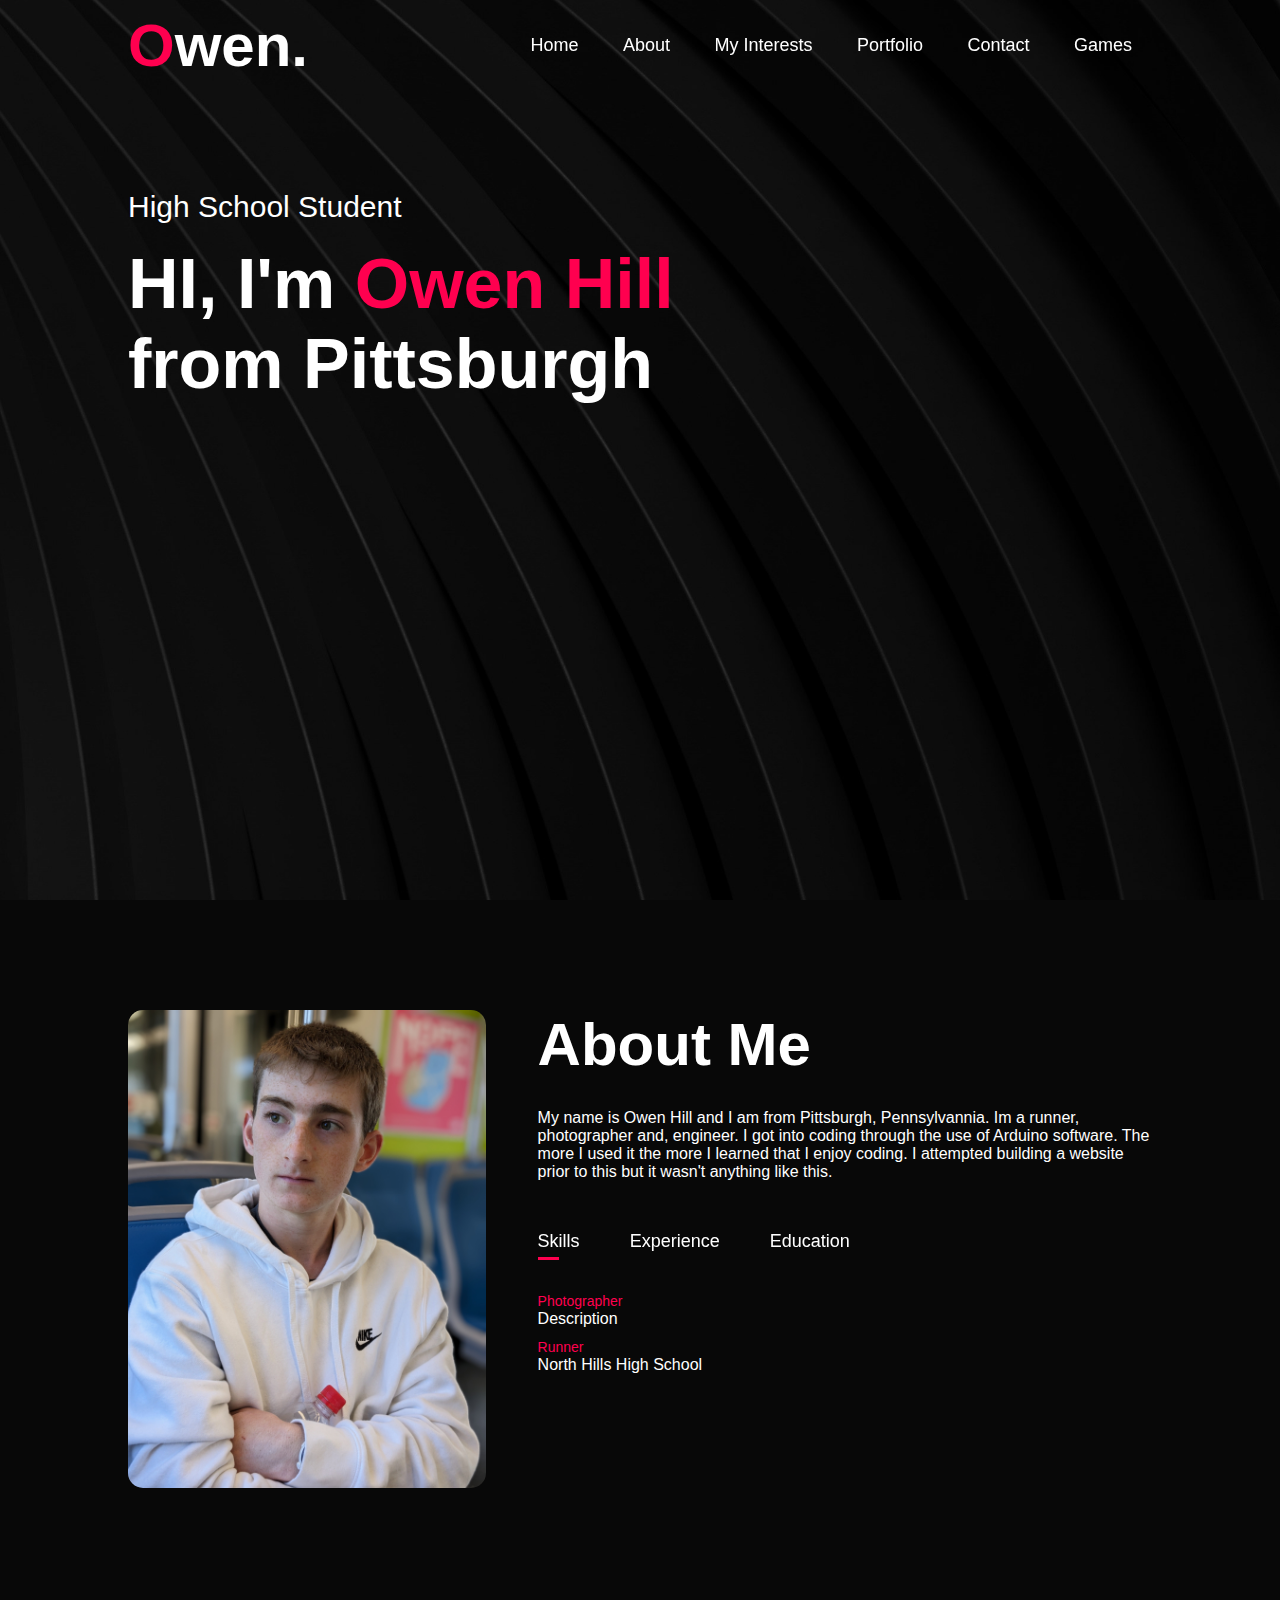
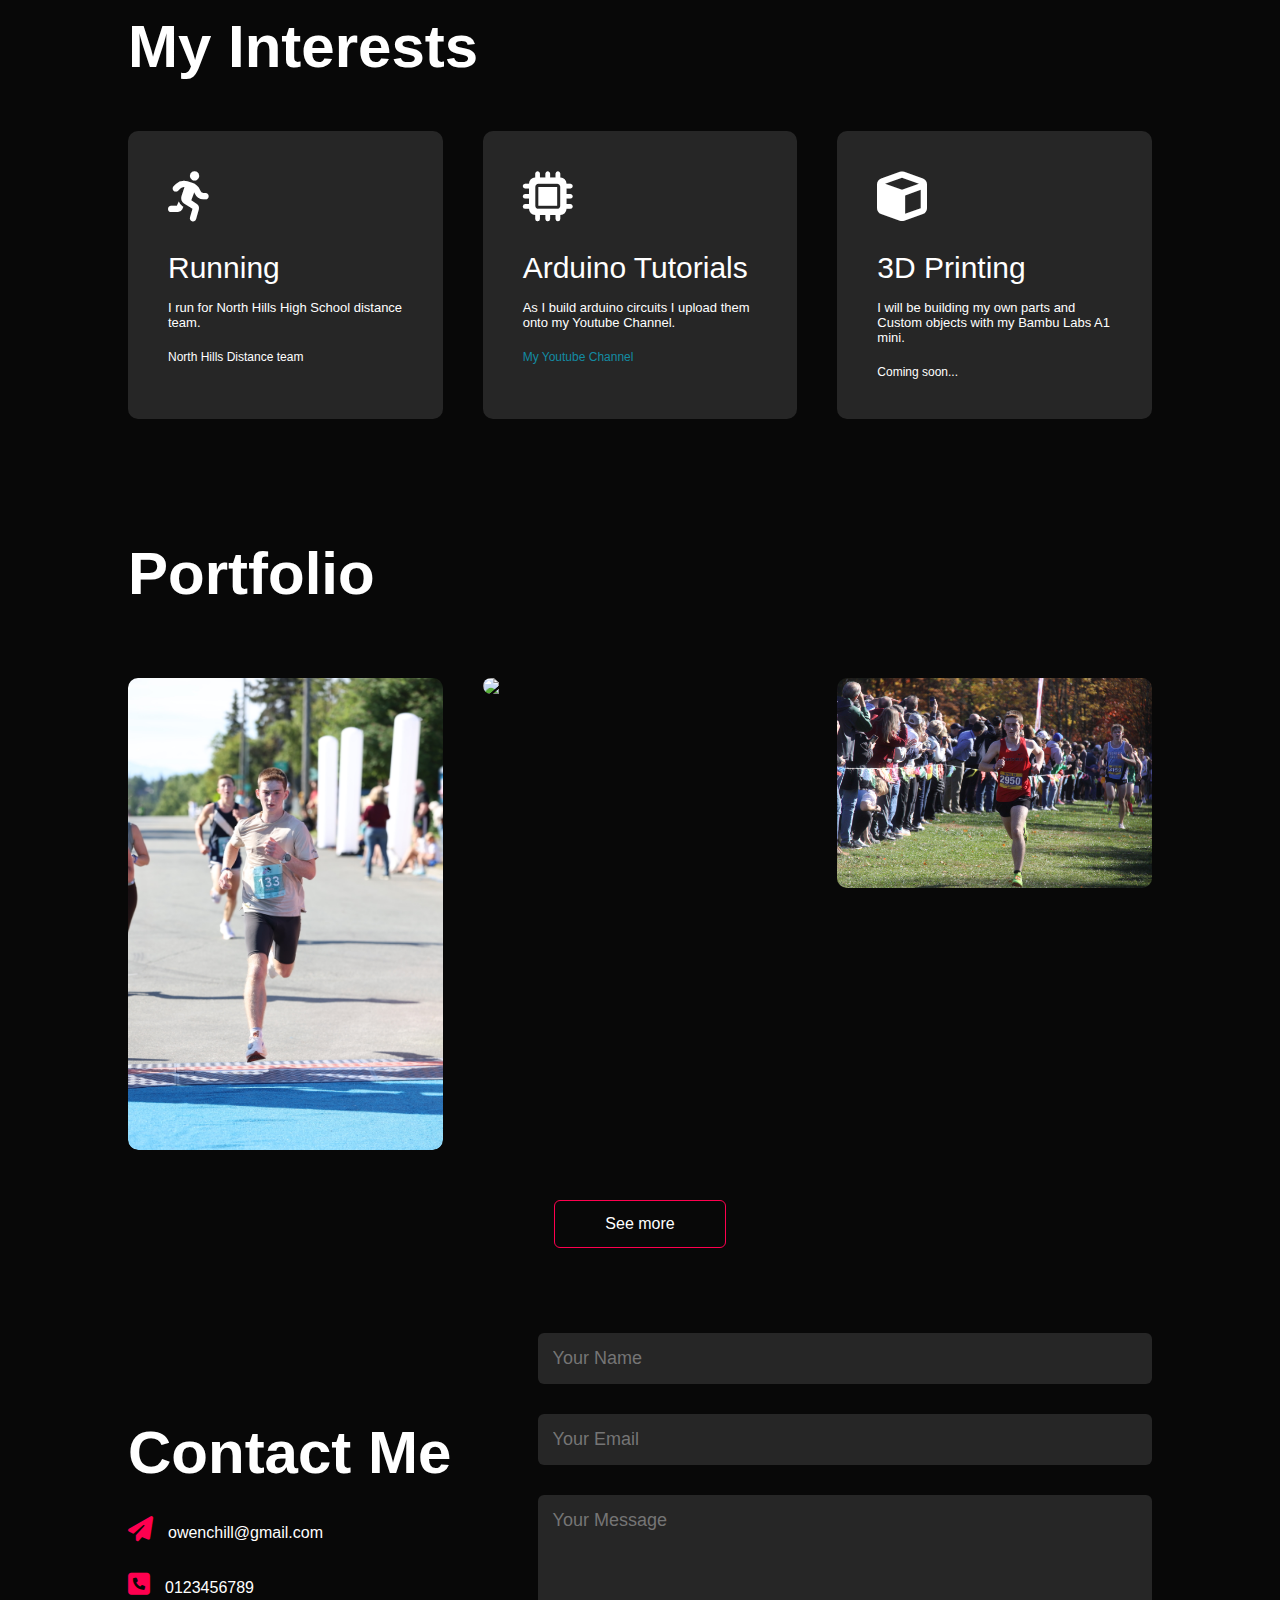
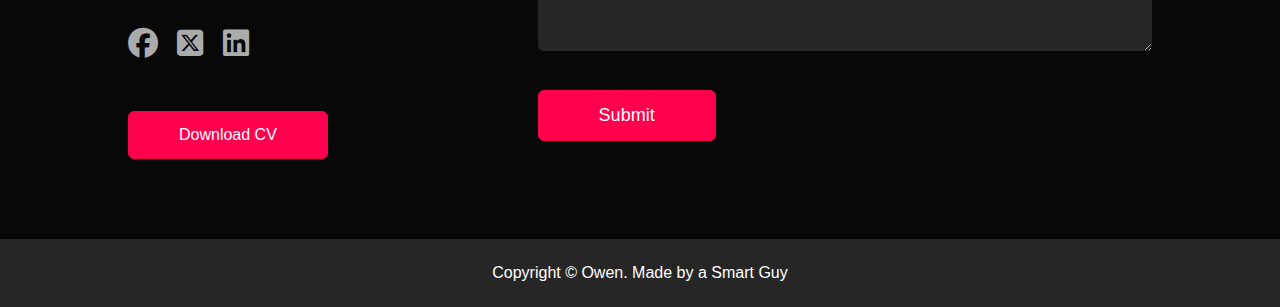
==== index.html @ 21fa149a "Update and rename index.html1.0gamesintegration.html to index.html" ====
<!DOCTYPE html>
<html lang="en">
<head>
  <meta charset="UTF-8">
  <meta http-equiv="X-UA-Compatible" content="IE=edge">
  <meta name="viewport" content="width=device-width, initial-scale=1.0">
  <title>Personal Portfolio Website</title>
  <link rel="stylesheet" href="style.css">
  <link rel="stylesheet" href="https://cdnjs.cloudflare.com/ajax/libs/font-awesome/6.7.1/css/all.min.css" />
</head>
<body>
<div id="header">
     <div class="container">
        <nav>
          <div class="header-text">
            <h1><span>O</span>wen.<br></h1>
        </div>
             
             <ul id="sidemenu">
                <li><a href="#home" style="color: inherit;">Home</a></li>
                <li><a href="#about" style="color: inherit;">About</a></li>
                <li><a href="#My Interests" style="color: inherit;">My Interests</a></li>
                <li><a href="#Portfolio" style="color: inherit;">Portfolio</a></li>
                <li><a href="#contact" style="color: inherit;">Contact</a></li>
                <li><a href="games.html" style="color: inherit;">Games</a></li>
                <i class="fa-solid fa-xmark" onclick="closemenu()"></i>
             </ul>
             
             <i class="fa-solid fa-bars" onclick="openmenu()"></i>
        </nav>
        
        <div class="header-text-student">
            <p>High School Student</p>
            <h2>HI, I'm <span>Owen Hill</span><br> from Pittsburgh</h2>
        </div>
    </div>
</div>
<!------------about me--------->
<div id="about">
  <div class="container">
    <div class="row">
      <div class="about-col-1">
        <img src="images/PXL_20240411_202232226.PORTRAIT.jpg">
      </div>
      <div class="about-col-2">
        <h1 class="sub-title">About Me</h1>
        <p>My name is Owen Hill and I am from Pittsburgh, Pennsylvannia. Im a runner, photographer and, engineer. I got into coding through the use of Arduino software. The more I used it the more I learned that I enjoy coding. I attempted building a website prior to this but it wasn't anything like this.</p>

        <div class="tab-titles">
          <p class="tab-links active-link" onclick="opentab('skills')">Skills</p>
          <p class="tab-links" onclick="opentab('experience')">Experience</p>
          <p class="tab-links" onclick="opentab('education')">Education</p>
        </div>
        <div class="tab-contents active-tab" id="skills">
          <ul>
            <li><span>Photographer</span><br>Description</li>
            <li><span>Runner</span><br>North Hills High School</li>
          
          </ul>
        </div>
        <div class="tab-contents" id="experience">
          <ul>
            <li><span>Summer 2024 </span><br>Biomedical Engineering Internship at University of Pittsburgh</li>
            <li><span>Electrical Wiring</span><br>Experience with wiring circuits (3-way Switches, Outlets, etc...)</li>
           
          </ul>
        </div>
        <div class="tab-contents" id="education">
          <ul>
            <li><span>2021-2025 </span><br>North Hills High School</li>
            <li><span>2025-2029 </span><br>xxCollegexx</li>
          </ul>
        </div>
      </div>
    </div>
  </div>
</div>
<!----------My Interests----------->
<div id="My Interests">
  <div class="container">
    <h1 class="sub-title">My Interests</h1>
    <div class="services-list">
      <div>
        <i class="fa-solid fa-person-running"></i>
        <h2>Running</h2>
        <p>I run for North Hills High School distance team. </p>
        <a href="https://www.northhillstfxc.com/home" target="_blank" >North Hills Distance team</a>
      </div>
      <div>
        <i class="fa-solid fa-microchip"></i>
        <h2>Arduino Tutorials</h2>
        <p>As I build arduino circuits I upload them onto my Youtube Channel.</p>
        <a href="https://www.youtube.com/@IndependentProjects-w1p" target="_blank" style="color: #138ba3;"><b>My Youtube Channel</b></a>
      </div>
      <div>
        <i class="fa-solid fa-cube"></i>
        <h2>3D Printing</h2>
        <p>I will be building my own parts and Custom objects with my Bambu Labs A1 mini.</p>
        <a href="#">Coming soon...</a>
      </div>
    </div>
  </div>
</div>
<!------------portfolio--------->
<div id="Portfolio">
  <div class="container">
    <h1 class="sub-title">Portfolio</h1>
    <div class="work-list">
      <div class="work">
        <img src="images/IMG_3542.jpg">
        <div class="layer">
          <h3>Skinny Raven Half-Marathon(Anchorage)</h3>
          <p>Final Results</p>
          <a href="https://runsignup.com/Race/Results/110531/#resultSetId-474022;perpage:100" target="_blank"><i class="fa-solid fa-arrow-up-right-from-square"></i></a>
        </div>
      </div>
      <div class="work">
        <img src="images/IMG_2207.png">
        <div class="layer">
          <h3>My Photos</h3>
          <p>Photo Album</p>
          <a href="https://share.icloud.com/photos/06fGWTlD38eO0Nfx88FGwrH3A" target="_blank"><i class="fa-solid fa-arrow-up-right-from-square"></i></a>
        </div>
      </div>
      <div class="work">
        <img src="images/image.jpg">
        <div class="layer">
          <h3>Cross-Country Distrct 7 Championships(WPIALS)</h3>
          <p>Final Results</p>
          <a href="https://pa.milesplit.com/meets/629615-piaa-district-7-wpial-championships-2024/results/" target="_blank"><i class="fa-solid fa-arrow-up-right-from-square"></i></a>
        </div>
      </div>
    </div>
    <a href="#" class="btn">See more</a>
  </div>
</div>
<!------------contact--------->
<div id="contact">
  <div class="container">
    <div class="row">
      <div class="contact-left">
        <h1 class="sub-title">Contact Me</h1>
        <p><i class="fa-solid fa-paper-plane"></i>owenchill@gmail.com</p>
        <p><i class="fa-solid fa-square-phone"></i>0123456789</p>
        <div class="social-icons">
          <a href="https://facebook.com/" target="_blank"><i class="fa-brands fa-facebook"></i></a>
          <a href="https://twitter.com/" target="_blank"><i class="fa-brands fa-square-x-twitter"></i></a>
          <a href="https://www.linkedin.com/feed/?trk=404_page" target="_blank"><i class="fa-brands fa-linkedin"></i></a>
        </div>
        <a href="images/Download.jpg" target="_blank" download class="btn btn2">Download CV</a>
      </div>
      <div class="contact-right">
        <form name="submit-to-google-sheet">
          <input type="text" name="Name" placeholder="Your Name" required> 
          <input type="email" name="Email" placeholder="Your Email" required>
          <textarea name="Message" rows="6" placeholder="Your Message"></textarea>
          <button type="submit" class="btn btn2">Submit</button>
         </form>
         <span id="msg"></span>
      </div>
    </div>
  </div>
  <div class="copyright">
    <p>Copyright &copy; Owen. Made by a Smart Guy</p>
  </div>
</div>


<script>

  var tablinks = document.getElementsByClassName("tab-links");
  var tabcontents = document.getElementsByClassName("tab-contents");

  function opentab(tabname){
    for(tablink of tablinks){
      tablink.classList.remove("active-link");
    }
    for(tabcontent of tabcontents){
      tabcontent.classList.remove("active-tab");
    }
    event.currentTarget.classList.add("active-link");
    document.getElementById(tabname).classList.add("active-tab");
  }
</script>

<script>

    var sidemenu = document.getElementById("sidemenu");

  function openmenu(){
      sidemenu.style.right = "0";
  }
  function closemenu(){
      sidemenu.style.right = "-200px";
  }

</script>
<script>
  const scriptURL = 'https://script.google.com/macros/s/AKfycbz8-KtfxdfeDPT_oI7k5Szcwptmr_98Z_ogReYf10eA-BUhu6PDM8-Zzy3Rs8jJUNo/exec'
  const form = document.forms['submit-to-google-sheet']
  const msg = document.getElementById("msg")

  form.addEventListener('submit', e => {
    e.preventDefault()
    fetch(scriptURL, { method: 'POST', body: new FormData(form)})
      .then(response => {
        msg.innerHTML = "Message Sent Succesfully"
        setTimeout(function(){
          msg.innerHTML = ""
        },2000)
        form.reset()
      })
      .catch(error => console.error('Error!', error.message))
  })
</script>


</body>
</html>
---- style.css ----
* {
    margin: 0;
    padding: 0;
    font-family: 'Poppins', sans-serif;
    box-sizing: border-box;
 }

html{
  scroll-behavior: smooth;
}

body {
    background: #080808;
    color: #fff;
 }
 #header{
    width: 100%;
    height: 100vh;
    background-image: url(images/cool_background_texture.jpg);
    background-size: cover;
    background-position: center;
 }

 .container{
    padding: 10px 10%;
 }

 nav{
    position: sticky; 
    top: 0px;
    display:flex;
    align-items: center;
    justify-content: space-between;
    flex-wrap: wrap;
 }

 .logo{
    width: 140px;
 }

 nav ul li{
    display: inline-block;
    list-style: none;
    margin: 10px 20px;
 }

 nav ul li a{
    color: #fff;
    text-decoration: none;
    font-size: 18px;
    position: relative;
 }
 nav ul li a::after{
    content:"";
    width: 0%;
    height: 3px;
    background: #ff004f;
    position: absolute;
    left: 0;
    bottom: -6px;
    transition: 0.5s;
 }

 nav ul li a:hover::after{
    width: 100%;

 }

 .header-text{
    margin-top: 0%;
    font-size: 30px;
 }

 .header-text-student{
    margin-top: 40%;
    font-size: 20px;
 }

 .header-text h1{
    font-size: 60px;
    margin-top: 1px;
 }

 .header-text-student p{
  font-size: 30px;
  margin-top: -300px;
  font-family: sans-serif;
}

 .header-text-student h2{
  font-size: 70px;
  margin-top: 20px;
}

.header-text h1 span {
  color: #ff004f;
}

.header-text-student h2 span {
   color: #ff004f;
 }

 img {
   width: 300px;
   height: auto; /* Automatically adjusts the height */
 }

 -------------------about--------------

 #about {
   padding: 80px o;
   color: #ababab;
  
 }

 .row{
   display: flex ;
   justify-content: space-between;
   flex-wrap: wrap;
 }

 .about-col-1{
   flex-basis: 35%;
 }

 .about-col-1 img{
   width: 100%;
   border-radius: 15px;
   margin-top: 100px;
 }

 .about-col-2{
   flex-basis: 60%;
 }

 .about-col-2 p{
  margin-top: 30px;
 }

 .sub-title{
   font-family:sans-serif;
   font-size: 60px;
   font-weight: 600;
   color:#fff;
 }

 .tab-titles{
   font-family: sans-serif;
   display:flex;
   margin: 20px 0 40px;
 }

 .tab-links{
   margin-right: 50px;
   font-size: 18px;
   font-weight: 500;
   cursor: pointer;
   position: relative;
 }

 .tab-links::after{
   content: "";
   width: 0;
   height: 3px;
   background: #ff004f;
   position: absolute;
   left: 0;
   bottom: -8px;
   transition: 0.5s;
 }

 .tab-links.active-link::after{
   width: 50%;

 }
 .tab-contents ul li {
  list-style: none; 
  margin: 10px 0;
 }
 .tab-contents ul li span{
   color: #ff004f;
   font-size: 14px;
 }

 .tab-contents{
   display: none;
 }

 .tab-contents.active-tab{
  display: block; 

 }

 -------------------My Interests--------------

 #services{
  padding: 30px 0;
 }

 .sub-title{
  margin-top: 100px;
 }

 .services-list div i h2 p a{
  margin-top: 50px;
 }

 .services-list{
  display: grid;
  grid-template-columns: repeat(auto-fit, minmax(250px, 1fr));
  grid-gap: 40px;
  margin-top: 50px;
 }
 .services-list div{
  background: #262626;
  padding: 40px;
  font-size: 13px;
  font-weight: 300;
  border-radius: 10px;
  transition: background 0.5s, transform 0.5s;
 }

 .services-list div i{
  font-size: 50px;
  margin-bottom: 30px;

 }

 .services-list div h2{
  font-size: 30px;
  font-weight: 500;
  margin-bottom: 15px;
 }

 .services-list div a{
  text-decoration: none;
  color: #fff;
  font-size: 12px;
  margin-top: 20px;
  display: inline-block;
 }

 .services-list div:hover{
  background: #ff004f;
  transform: translateY(-10px);
 }

 -------------------Portfolio--------------

 #portfolio{
  padding: 50px 0;
 }

 .sub-title{
  margin-top: 100px;
 }

 .work-list{
  display: grid;
  grid-template-columns: repeat(auto-fit, minmax(250px, 1fr));
  grid-gap: 40px;
  margin-top: 50px;
 }

 .work{
  border-radius: 10px;
  position: relative;
  overflow: hidden;
 }

 .work img{
  width: 100%;
  border-radius: 10px;
  display: block;
  transition: transform 0.5s;
  margin-top: 20px;
 }

 .layer{
  width: 100%;
  height: 0;
  background: linear-gradient(rgba(0,0,0,0.6), #ff004f);
  border-radius: 10px;
  position: absolute;
  left: 0;
  bottom: 0;
  overflow: hidden;
  display: flex;
  align-items: center;
  justify-content: center;
  flex-direction: column;
  padding: 0 40px;
  text-align: center;
  font-size: 14px;
  transition: height 0.5s;
 }

 .layer h3{
  font-weight: 500;
  margin-bottom: 20px;
 }

 .layer a{
  margin-top: 20px;
  color: #ff004f;
  text-decoration: none;
  font-size: 18px;
  line-height: 60px;
  background: #fff;
  width: 60px;
  height: 60px;
  border-radius: 50%;
  text-align: center;
 }

 .work:hover img{
  transform: scale(1.1);
 }

 .work:hover .layer{
  height: 100%;
 }

 .btn{
  display: block;
  margin: 50px auto;
  width: fit-content;
  border: 1px solid #ff004f;
  padding: 14px 50px;
  border-radius: 6px;
  text-decoration: none;
  color: #fff;
  transition: background 0.5s;
 }

 .btn:hover{
  background: #ff004f;
 }

 -------------------contact--------------

.contact-left{
  flex-basis: 35%;
}

.contact-right{
  flex-basis: 60%;
}

.contact-left p{
  margin-top: 30px;
}

.contact-left p i{
  color: #ff004f;
  margin-right: 15px;
  font-size: 25px;
}

.social-icons{
  margin-top: 30px;
}

.social-icons a{
  text-decoration: none;
  font-size: 30px;
  margin-right: 15px;
  color: #ababab;
  display: inline-block;
  transition: transform 0.5s;
}

.social-icons a:hover{
  color: #ff004f;
  transform: translateY(-5px);

}

.btn.btn2{
  display: inline-block;
  background: #ff004f;
}

.contact-right form{
  width: 100%;
}

form input, form textarea{
  width: 100%;
  border: 0;
  outline: none;
  background: #262626;
  padding: 15px;
  margin: 15px 0;
  color: #fff;
  font-size: 18px;
  border-radius: 6px;
}

form .btn2{
  padding: 14px 60px;
  font-size: 18px;
  margin-top: 20px;
  cursor: pointer;
}

.copyright{
  width: 100%;
  text-align: center;
  padding: 25px 0;
  background: #262626;
  font-weight: 300;
  margin-top: 20px;
}

/*-------------------css for small screens--------------*/
nav .fa-solid{
  display: none;
}

@media only screen and (max-width: 600px){
  #header{
    background-image: url(images/image\ \(1\).jpg);
  }
  .header-text{
    margin-top: 0%;
    font-size: 16px;
  }
  .header-text h1{
    font-size: 30px;
  }
  .header-text-student p{
    margin-top: 100px;
    font-size: 20px;
  }
  .header-text-student h2{
    font-size: 30px;
  }
  nav .fa-solid{
    display: block;
    font-size: 25px;
    cursor: pointer;
  }
  nav ul{
    background: #ff004f;
    position: fixed;
    top: 0;
    right: -200px;
    width: 200px;
    height: 100vh;
    padding-top: 50px;
    z-index: 2;
    transition: right 0.4s;
  
  }
  nav ul li{
    display: block;
    margin: 25px;
    cursor: pointer;
  }
  nav ul .fa-solid{
    position: absolute;
    top: 25px;
    left: 25px;
    cursor: pointer;
  }
  .sub-title{
    font-size: 40px;
  }
  .about-col-1, .about-col-2{
    flex-basis: 100%;
  }
  .about-col-1{
    margin-bottom: 30px;
  }
  .about-col-2{
    font-size: 14px;
  }
  .tab-links{
    font-size: 16px;
    margin-right: 20px;
  }
  .contact-left, .contact-right{
    flex-basis: 100%;
  }
  .copyright{
    font-size: 14px;
  }
}

#msg{
  color: #61b752;
  margin-top: -40px;
  display: block;
}
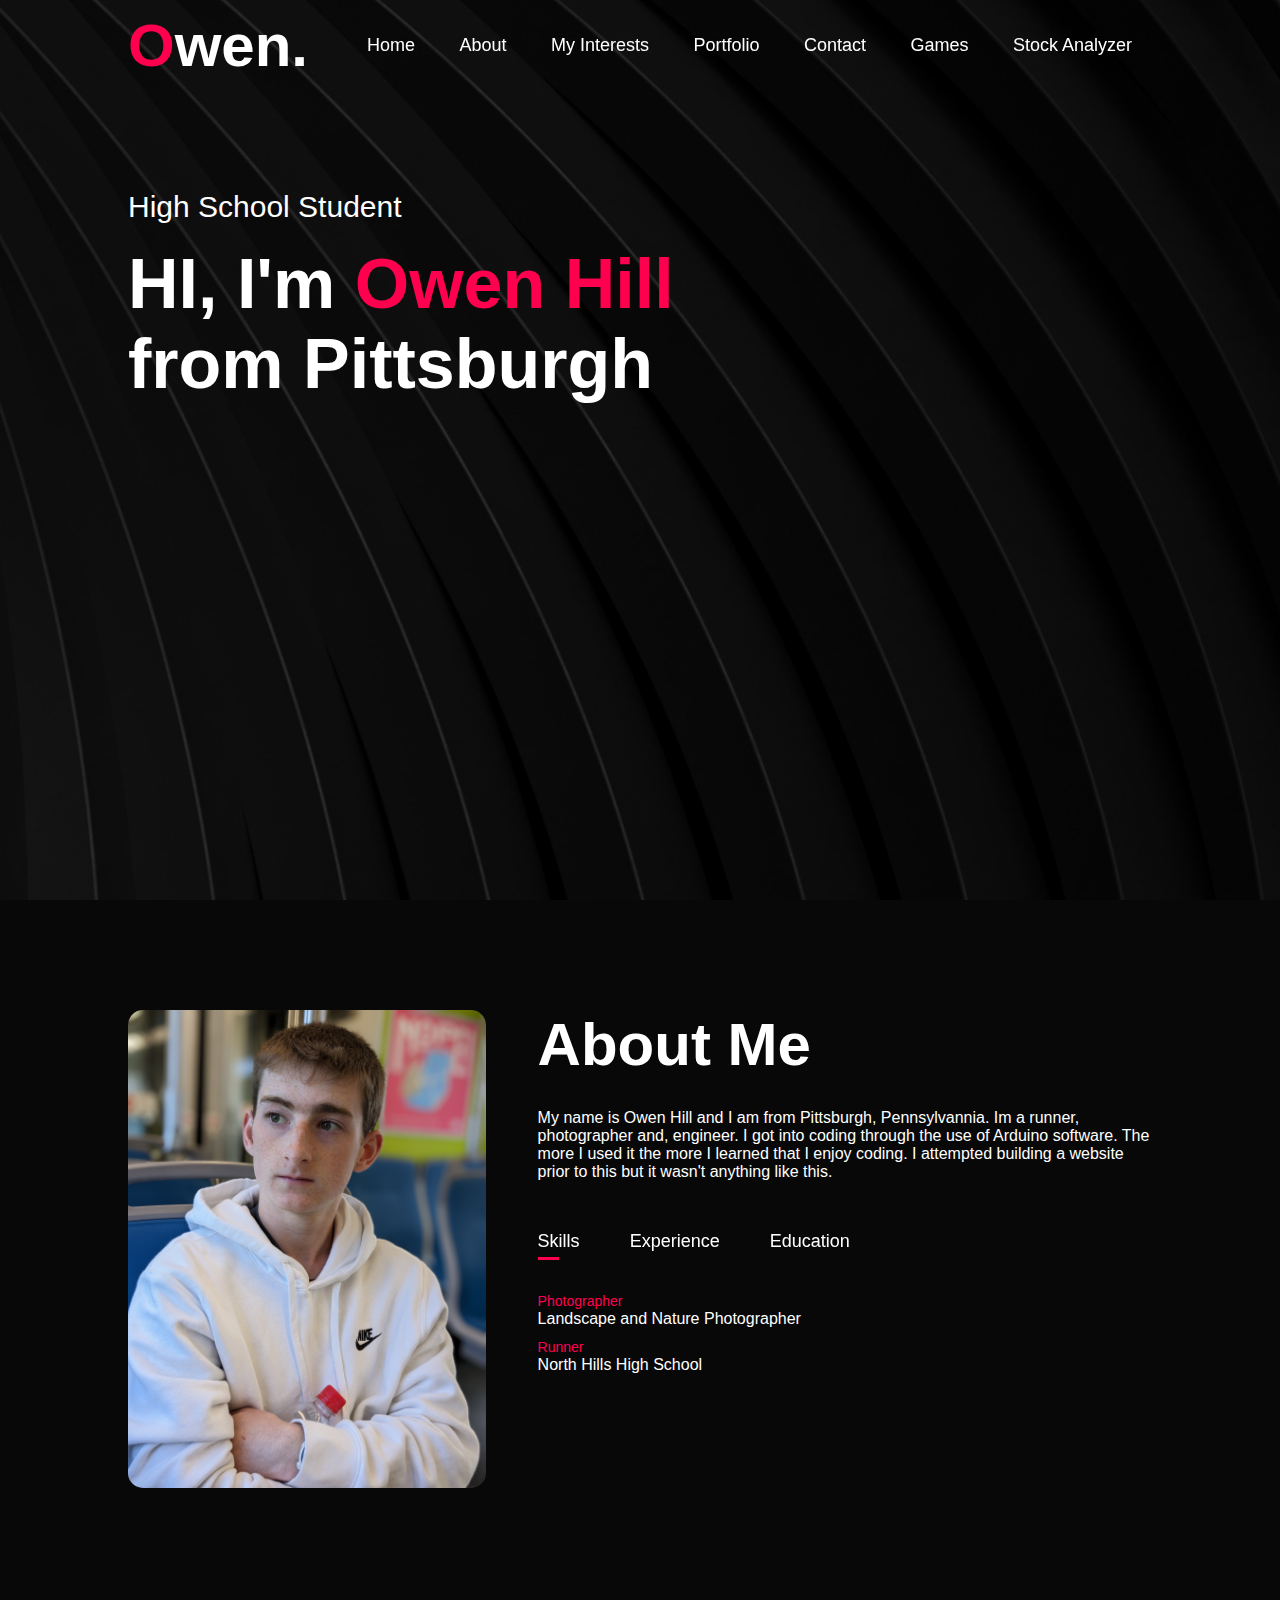
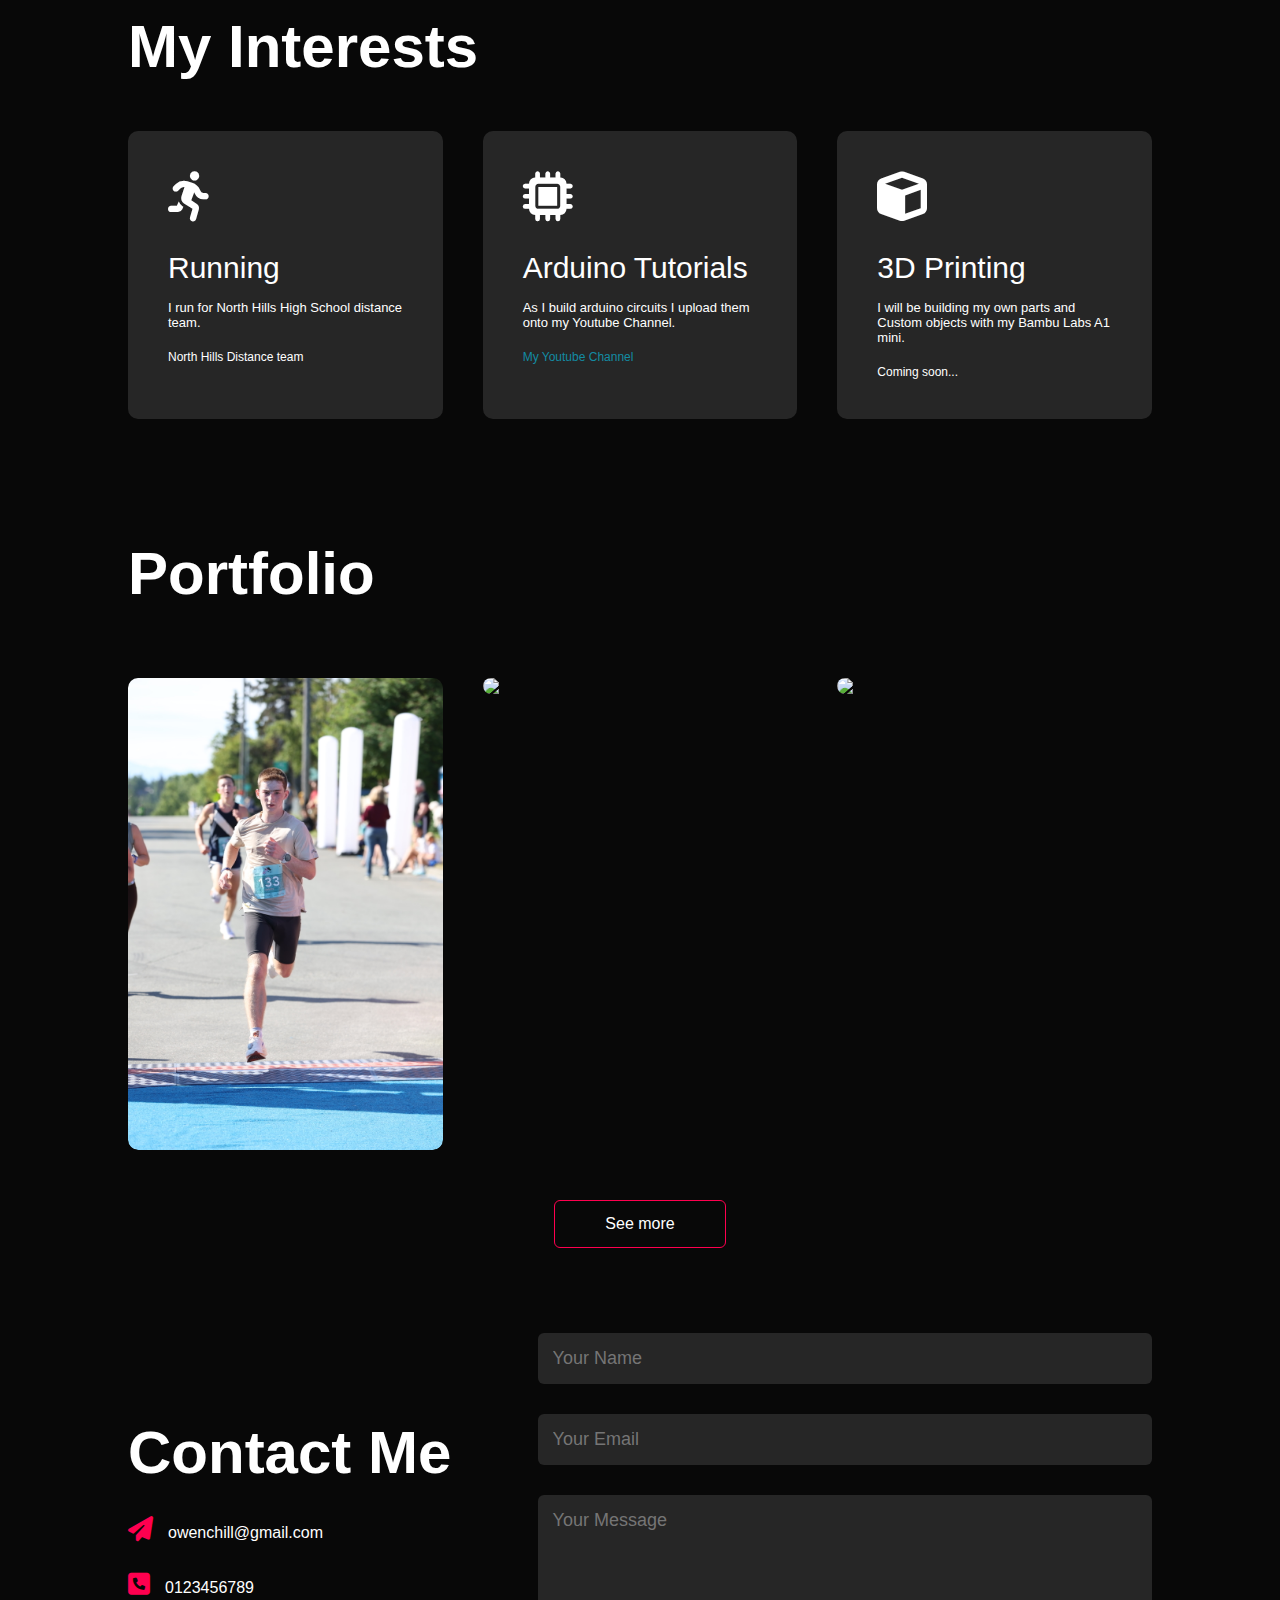
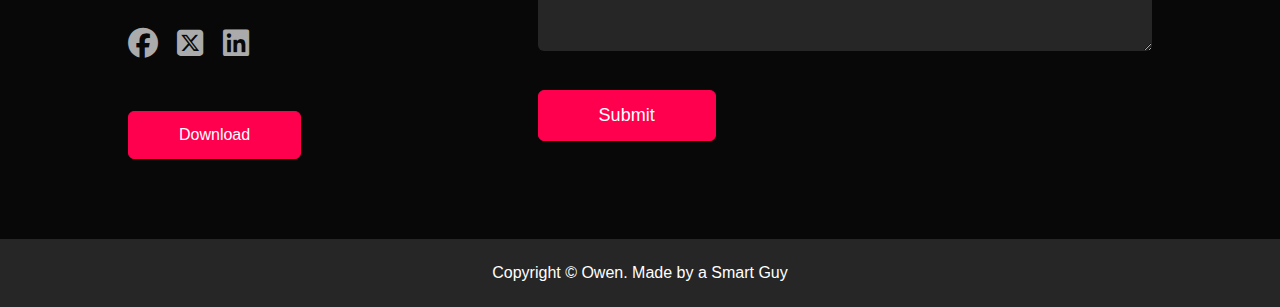
==== commit 14656c6c: "Update index.html" ====
--- a/index.html
+++ b/index.html
@@ -23,6 +23,7 @@
                 <li><a href="#Portfolio" style="color: inherit;">Portfolio</a></li>
                 <li><a href="#contact" style="color: inherit;">Contact</a></li>
                 <li><a href="games.html" style="color: inherit;">Games</a></li>
+                <li><a href="stocks.html" style="color: inherit;">Stock Analyzer</a></li>
                 <i class="fa-solid fa-xmark" onclick="closemenu()"></i>
              </ul>
              
@@ -53,7 +54,7 @@
         </div>
         <div class="tab-contents active-tab" id="skills">
           <ul>
-            <li><span>Photographer</span><br>Description</li>
+            <li><span>Photographer</span><br>Landscape and Nature Photographer</li>
             <li><span>Runner</span><br>North Hills High School</li>
           
           </ul>
@@ -123,11 +124,11 @@
         </div>
       </div>
       <div class="work">
-        <img src="images/image.jpg">
+        <img src="images/arduino-uno-r3-title-image.png">
         <div class="layer">
-          <h3>Cross-Country Distrct 7 Championships(WPIALS)</h3>
-          <p>Final Results</p>
-          <a href="https://pa.milesplit.com/meets/629615-piaa-district-7-wpial-championships-2024/results/" target="_blank"><i class="fa-solid fa-arrow-up-right-from-square"></i></a>
+          <h3>Arduino Tutorials I Recommend</h3>
+          <p></p>
+          <a href="https://www.youtube.com/watch?v=fJWR7dBuc18&list=PLGs0VKk2DiYw-L-RibttcvK-WBZm8WLEP" target="_blank"><i class="fa-solid fa-arrow-up-right-from-square"></i></a>
         </div>
       </div>
     </div>
@@ -147,7 +148,7 @@
           <a href="https://twitter.com/" target="_blank"><i class="fa-brands fa-square-x-twitter"></i></a>
           <a href="https://www.linkedin.com/feed/?trk=404_page" target="_blank"><i class="fa-brands fa-linkedin"></i></a>
         </div>
-        <a href="images/Download.jpg" target="_blank" download class="btn btn2">Download CV</a>
+        <a href="images/texture2.jpg" target="_blank" download class="btn btn2">Download</a>
       </div>
       <div class="contact-right">
         <form name="submit-to-google-sheet">
@@ -217,3 +218,9 @@
 
 </body>
 </html>
+
+
+
+
+</body>
+</html>
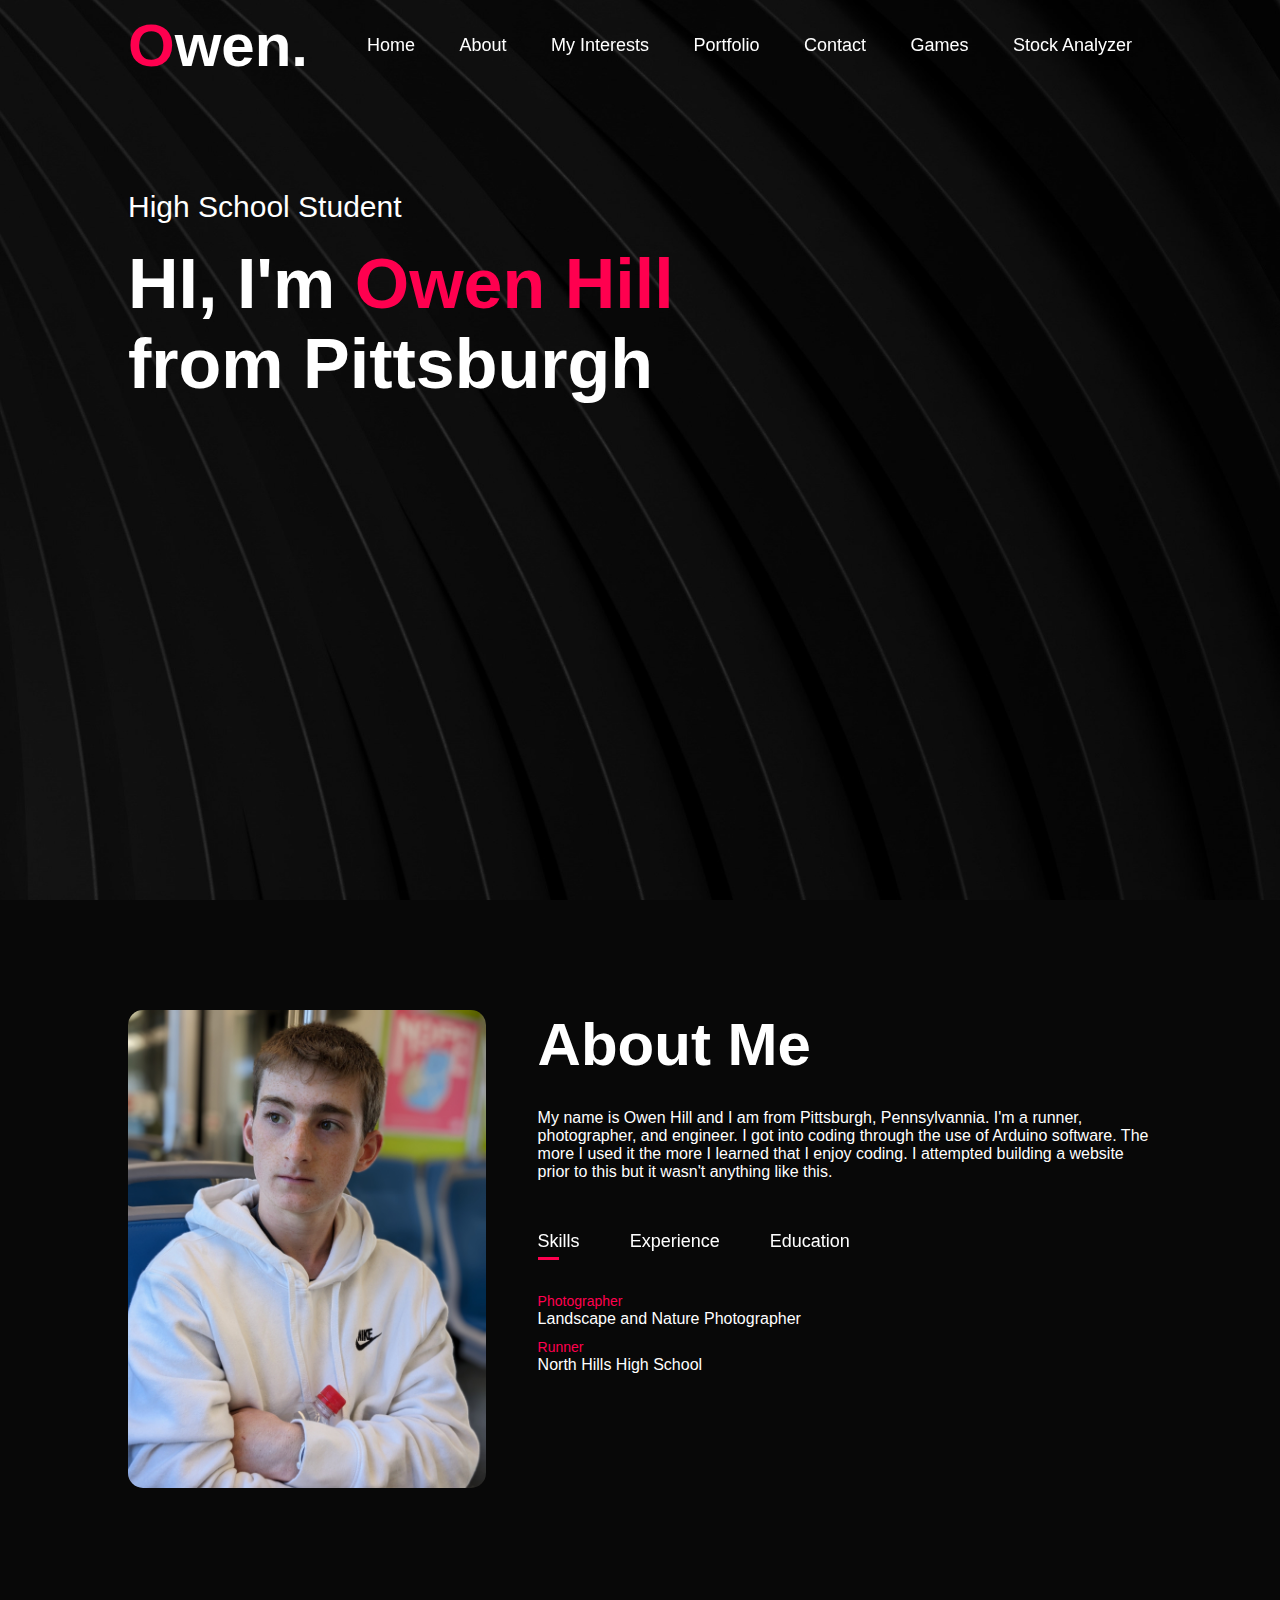
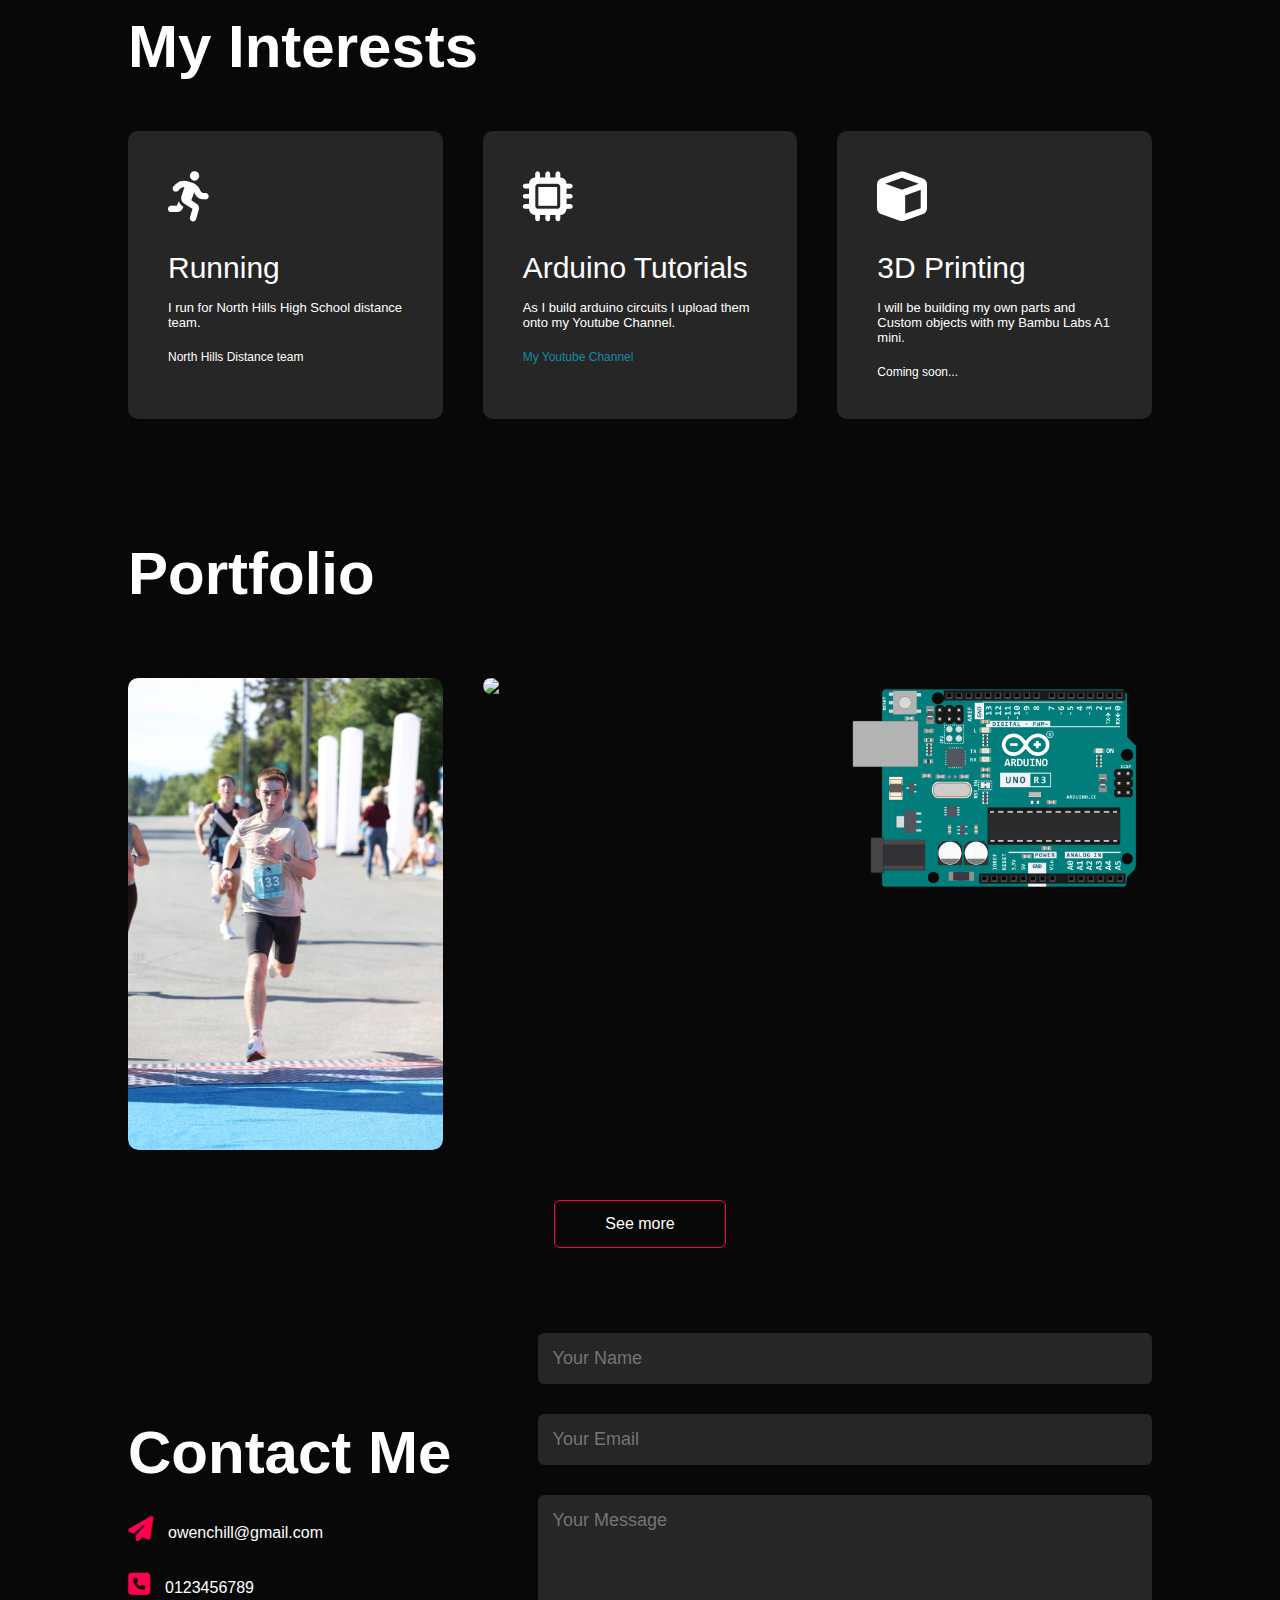
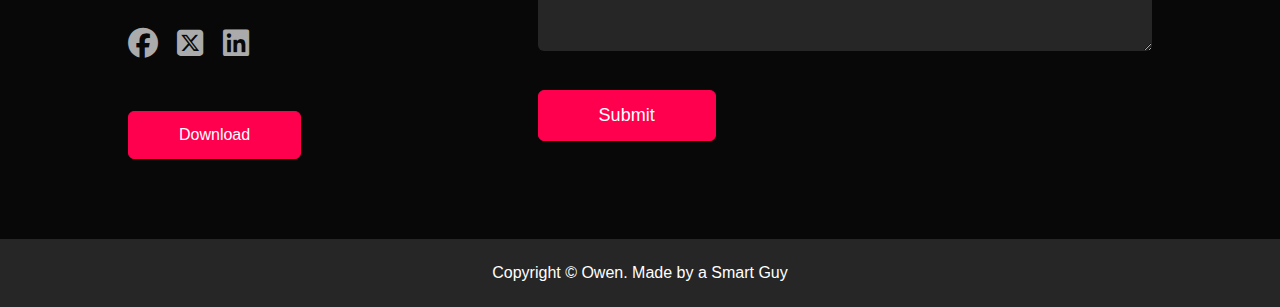
==== commit 95422475: "Update index.html" ====
--- a/index.html
+++ b/index.html
@@ -45,7 +45,7 @@
       </div>
       <div class="about-col-2">
         <h1 class="sub-title">About Me</h1>
-        <p>My name is Owen Hill and I am from Pittsburgh, Pennsylvannia. Im a runner, photographer and, engineer. I got into coding through the use of Arduino software. The more I used it the more I learned that I enjoy coding. I attempted building a website prior to this but it wasn't anything like this.</p>
+        <p>My name is Owen Hill and I am from Pittsburgh, Pennsylvannia. I'm a runner, photographer, and engineer. I got into coding through the use of Arduino software. The more I used it the more I learned that I enjoy coding. I attempted building a website prior to this but it wasn't anything like this.</p>
 
         <div class="tab-titles">
           <p class="tab-links active-link" onclick="opentab('skills')">Skills</p>
--- a/style.css
+++ b/style.css
@@ -420,7 +420,7 @@
 
 @media only screen and (max-width: 600px){
   #header{
-    background-image: url(images/image\ \(1\).jpg);
+    background-image: url(images/cool_background_texture.jpg);
   }
   .header-text{
     margin-top: 0%;
@@ -492,4 +492,6 @@
   color: #61b752;
   margin-top: -40px;
   display: block;
-}+}
+
+
